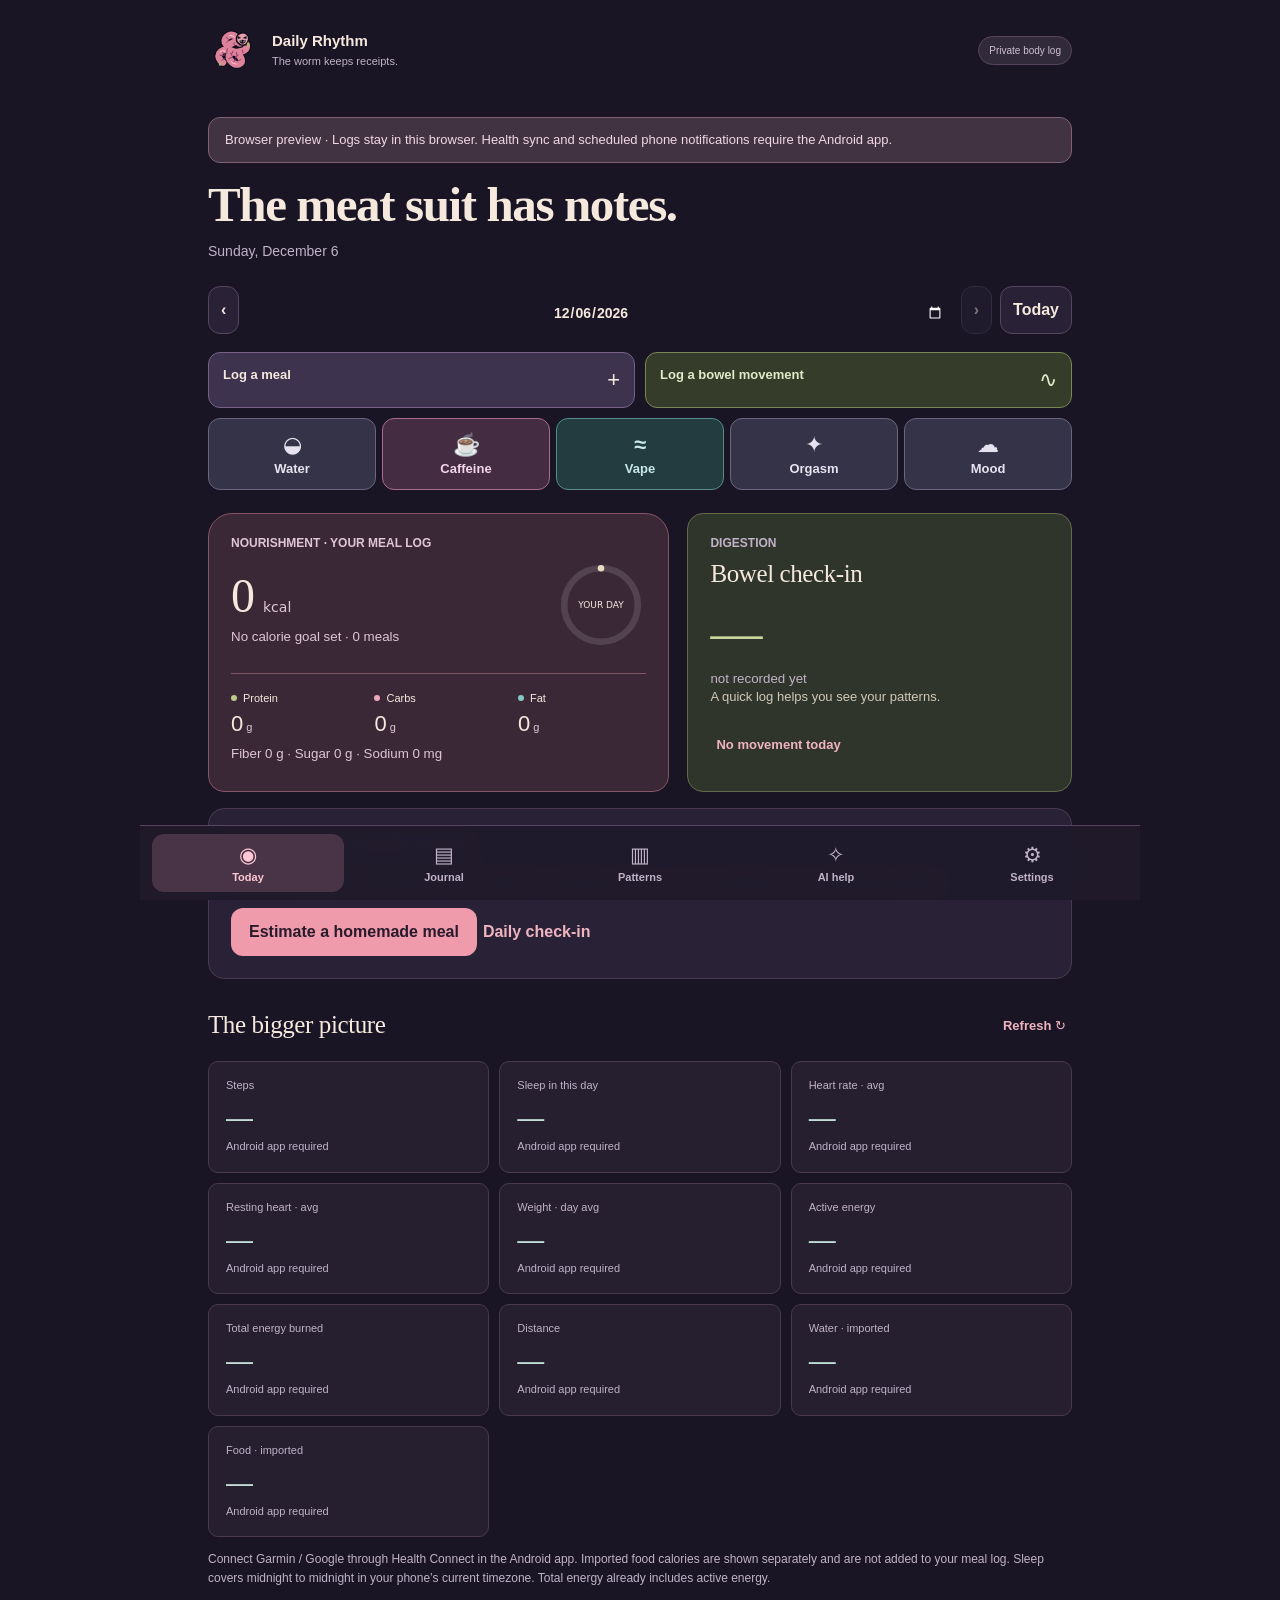
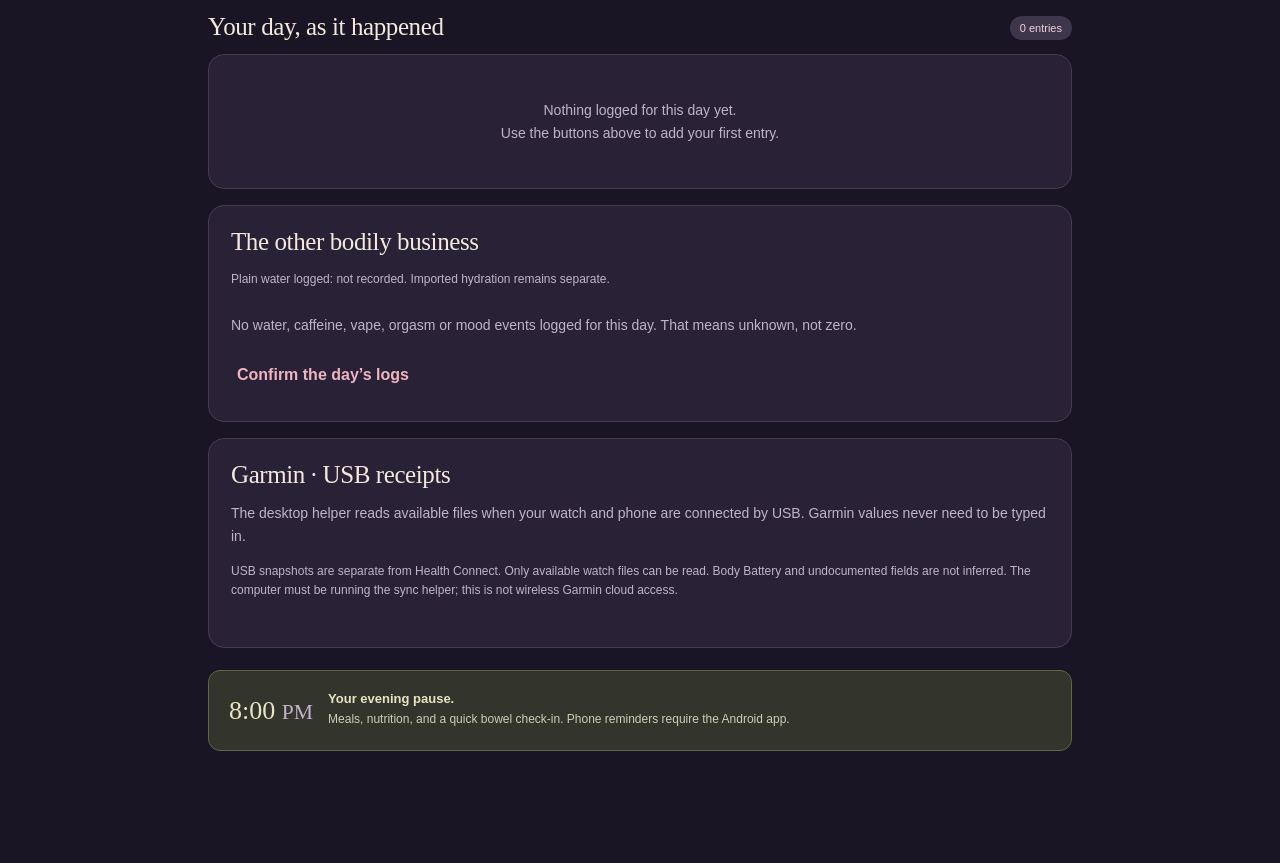
==== app/src/main/assets/index.html @ 11d1aef8 "Snapshot verified version 0.5 before additive storage migration" ====
<!doctype html>
<html lang="en"><head><meta charset="utf-8"><meta name="viewport" content="width=device-width,initial-scale=1,viewport-fit=cover"><meta name="theme-color" content="#191525"><meta http-equiv="Content-Security-Policy" content="default-src 'none'; script-src 'self' 'unsafe-inline'; style-src 'self' 'unsafe-inline'; img-src 'self' data:; connect-src 'none'; base-uri 'none'; form-action 'none'"><title>Daily Rhythm</title><link rel="stylesheet" href="style.css"><link rel="stylesheet" href="theme.css"></head>
<body>
<div class="shell">
  <header><a class="brand" href="#" aria-label="Daily Rhythm home"><span class="mark" aria-hidden="true"><svg xmlns="http://www.w3.org/2000/svg" viewBox="0 0 108 108"><rect width="108" height="108" rx="24" fill="#191525"/><path d="M31 79 C14 68 24 49 44 53 C64 57 78 77 65 82 C53 86 41 72 44 63 C46 54 77 61 80 48 C84 34 60 32 47 40 C34 48 30 29 43 23 C55 18 66 31 66 39" fill="none" stroke="#110C1B" stroke-width="19" stroke-linecap="round" stroke-linejoin="round"/><path d="M31 79 C14 68 24 49 44 53 C64 57 78 77 65 82 C53 86 41 72 44 63 C46 54 77 61 80 48 C84 34 60 32 47 40 C34 48 30 29 43 23 C55 18 66 31 66 39" fill="none" stroke="#DD829B" stroke-width="14" stroke-linecap="round" stroke-linejoin="round"/><path d="M29 74 L36 70 M25 64 L34 64 M29 56 L34 62 M40 50 L39 58 M52 55 L49 62 M63 63 L57 69 M68 73 L61 76 M54 77 L58 71 M43 71 L50 68 M47 59 L50 65 M59 58 L60 65 M71 53 L73 59 M75 43 L83 43 M65 37 L65 44 M54 38 L55 44 M39 37 L43 32 M38 26 L43 31" fill="none" stroke="#8F3B64" stroke-width="2" stroke-linecap="round" stroke-linejoin="round"/><path d="M65 40 C56 36 58 22 66 19 C79 13 89 25 82 37 C79 44 69 45 65 40 Z" fill="#E5A0AB" stroke="#110C1B" stroke-width="3" stroke-linecap="round" stroke-linejoin="round"/><path d="M62 24 L69 28 L62 30 Z M80 24 L72 28 L80 30 Z" fill="#110C1B" stroke="none" stroke-width="0" stroke-linecap="round" stroke-linejoin="round"/><path d="M65 34 Q72 29 79 34 Q75 43 67 38 Z" fill="#110C1B" stroke="none" stroke-width="0" stroke-linecap="round" stroke-linejoin="round"/><path d="M67 33 L70 33 L69 37 Z M74 33 L77 34 L74 38 Z" fill="#F3E6D4" stroke="none" stroke-width="0" stroke-linecap="round" stroke-linejoin="round"/><path d="M82 37 Q89 40 84 47 Q79 47 82 37 Z M25 77 Q20 84 25 86 Q31 84 25 77 Z" fill="#A9BC72" stroke="none" stroke-width="0" stroke-linecap="round" stroke-linejoin="round"/><path d="M45 23 Q50 21 55 26 M25 57 Q30 53 35 55 M48 77 Q52 83 58 82" fill="none" stroke="#FFD0C9" stroke-width="2" stroke-linecap="round" stroke-linejoin="round"/></svg></span><span>Daily Rhythm<small>The worm keeps receipts.</small></span></a><span class="local-badge">Private body log</span></header>
  <div id="preview" class="preview" hidden>Browser preview · Logs stay in this browser. Health sync and scheduled phone notifications require the Android app.</div>
  <main id="main"></main>
  <nav aria-label="Main navigation"><button data-tab="today" class="selected"><span>◉</span>Today</button><button data-tab="journal"><span>▤</span>Journal</button><button data-tab="trends"><span>▥</span>Patterns</button><button data-tab="assist"><span>✧</span>AI help</button><button data-tab="settings"><span>⚙</span>Settings</button></nav>
</div>
<dialog id="editor" aria-labelledby="editor-title"><div class="dialog-head"><h2 id="editor-title"></h2><button id="close-dialog" aria-label="Close entry form" class="icon-button">×</button></div><div id="editor-body"></div></dialog>
<dialog id="confirm-dialog" aria-labelledby="confirm-title"><h2 id="confirm-title">Please confirm</h2><p id="confirm-text"></p><div class="actions"><button id="confirm-cancel" class="secondary">Cancel</button><button id="confirm-ok">Continue</button></div></dialog>
<dialog id="ai-dialog" aria-labelledby="ai-title"><div class="dialog-head"><h2 id="ai-title"></h2><button id="ai-close" aria-label="Close AI helper" class="icon-button">×</button></div><div id="ai-body"></div></dialog>
<div id="toast" role="status" aria-live="polite" hidden></div><input type="file" id="import-input" accept=".json,application/json" hidden>
<script src="body-core.js"></script><script src="ai-core.js"></script><script src="core.js"></script><script src="app.js"></script><script src="assist.js"></script><script src="body.js"></script><script src="garmin.js"></script>
</body></html>
---- app/src/main/assets/style.css ----
:root{--paper:#f7f6f1;--ink:#27352f;--muted:#6a726c;--green:#425449;--sage:#dce4d7;--cream:#f1e9d6;--orange:#b86842;--line:#e1e4db;--white:#fff;--red:#a63e37;font-family:system-ui,-apple-system,BlinkMacSystemFont,'Segoe UI',sans-serif;color:var(--ink);background:var(--paper);font-synthesis:none}
*{box-sizing:border-box}body{margin:0}button,input,select,textarea{font:inherit}button,a,input,select,textarea{-webkit-tap-highlight-color:transparent}button{border:0;cursor:pointer;background:var(--green);color:white;border-radius:14px;padding:13px 18px;min-height:46px;font-weight:600}button:disabled{opacity:.45;cursor:default}button:focus-visible,a:focus-visible,input:focus-visible,select:focus-visible,textarea:focus-visible{outline:3px solid var(--orange);outline-offset:3px}.secondary{background:var(--sage);color:var(--ink)}.ghost{background:transparent;color:var(--green);padding:10px 6px}.danger{background:#f7e5e0;color:var(--red)}.full{width:100%}.small{font-size:13px}.muted,small{color:var(--muted)}.shell{max-width:1000px;margin:auto;padding:0 28px 116px}header{display:flex;justify-content:space-between;align-items:center;padding:30px 0 24px;border-bottom:1px solid var(--line);gap:10px}.brand{display:flex;align-items:center;gap:12px;text-decoration:none;color:var(--ink);font-size:12px;font-weight:700;letter-spacing:1.5px}.brand small{display:block;font-size:11px;font-weight:400;letter-spacing:0;margin-top:5px}.mark{display:grid;place-items:center;font-family:Georgia,serif;background:var(--green);color:var(--cream);font-size:40px;width:47px;height:47px;border-radius:16px}.local-badge{font-size:11px;color:var(--green);background:#e9ede3;padding:8px 10px;border-radius:30px;white-space:nowrap}.preview{font-size:12px;line-height:1.5;background:var(--cream);padding:12px 16px;margin-top:16px;border-radius:12px}h1,h2,h3,p{margin-top:0}h1{font:normal clamp(34px,5vw,46px)/1.1 Georgia,serif;letter-spacing:-1.4px;margin-bottom:12px}h2{font:normal 25px/1.2 Georgia,serif;letter-spacing:-.4px;margin-bottom:12px}h3{font-size:15px;margin-bottom:10px}p{line-height:1.6}.eyebrow{text-transform:uppercase;font-size:10px;letter-spacing:1.8px;font-weight:700;color:var(--muted);margin-bottom:10px}.intro{padding:30px 0 20px}.intro p{font-size:14px;margin-bottom:0;color:var(--muted)}.date-bar{display:flex;align-items:center;gap:8px;margin-bottom:20px}.date-bar input{background:transparent;width:auto;min-width:0;flex:1;font-size:15px;font-weight:600;border:0;text-align:center;padding:9px}.date-bar button{background:var(--white);color:var(--ink);border:1px solid var(--line);padding:6px 14px}.grid{display:grid;grid-template-columns:1.2fr 1fr;gap:18px}.card{padding:24px;border-radius:22px;background:var(--white);border:1px solid var(--line);margin-bottom:18px;overflow:hidden}.nutrition{background:var(--green);color:#fff;border-color:var(--green);position:relative}.nutrition .eyebrow,.nutrition small{color:#d5dfd2}.calorie-line{display:flex;align-items:center;justify-content:space-between;gap:14px}.calorie-value{font:normal 55px Georgia,serif;letter-spacing:-2px;line-height:1.05;margin:6px 0}.unit{font:normal 14px system-ui;letter-spacing:0;color:#d5dfd2}.ring{width:105px;height:105px;flex-shrink:0}.ring text{fill:white;font:11px system-ui}.macros{display:grid;grid-template-columns:repeat(3,1fr);gap:15px;margin-top:23px;padding-top:18px;border-top:1px solid #ffffff24}.macros strong{display:block;font-size:20px;font-weight:500;margin:7px 0}.macros small{font-size:11px}.macro-label{font-size:11px;display:flex;gap:6px;align-items:center}.dot{height:6px;width:6px;display:inline-block;border-radius:50%;background:#d7cbae}.dot.carb{background:#d69c7c}.dot.fat{background:#aabdab}.two-actions{display:grid;grid-template-columns:1fr 1fr;gap:12px;margin-bottom:24px}.two-actions button{text-align:left;padding:18px;font-size:14px;background:var(--sage);color:var(--ink)}.two-actions button:last-child{background:var(--cream)}.two-actions span{float:right;font-size:22px;font-weight:400}.section-head{display:flex;justify-content:space-between;align-items:center;gap:10px;margin:22px 0 12px}.section-head h2{margin:0}.bowel-number{font:normal 52px Georgia,serif;letter-spacing:-1px;line-height:1;margin:18px 0 10px}.pill{font-size:11px;display:inline-block;background:var(--sage);color:var(--green);border-radius:20px;padding:6px 10px}.tag{font-size:11px;display:inline-block;color:var(--muted);background:var(--paper);border-radius:7px;padding:5px 8px;margin:3px 3px 0 0}.empty{padding:22px 6px;text-align:center;color:var(--muted);font-size:14px;line-height:1.6}.health-grid{display:grid;grid-template-columns:repeat(5,minmax(0,1fr));gap:10px}.metric{padding:16px 12px;background:var(--white);border:1px solid var(--line);border-radius:16px;overflow-wrap:anywhere}.metric strong{font-size:22px;font-weight:500;display:block;margin:12px 0 5px;letter-spacing:-.4px}.metric .label{font-size:11px;color:var(--muted)}.metric small{font-size:10px;display:block;line-height:1.4}.health-note{font-size:11px;color:var(--muted);line-height:1.5;margin:13px 0 25px}.timeline{margin-top:8px}.entry{display:flex;align-items:flex-start;gap:13px;border-bottom:1px solid var(--line);padding:17px 0}.entry:last-child{border-bottom:0}.entry-time{width:57px;flex-shrink:0;font-size:11px;color:var(--muted);padding-top:4px}.entry-icon{width:34px;height:34px;border-radius:11px;background:var(--sage);display:grid;place-items:center;flex-shrink:0;font-size:17px}.entry-icon.bowel{background:var(--cream)}.entry-main{flex:1;min-width:0}.entry-main strong{font-size:14px;overflow-wrap:anywhere}.entry-main p{font-size:12px;color:var(--muted);margin:5px 0;overflow-wrap:anywhere}.entry-controls{display:flex;gap:10px;flex-wrap:wrap;margin-top:6px}.entry-controls button{font-size:11px;min-height:30px;padding:4px 0;background:transparent;color:var(--green)}.entry-controls .delete{color:var(--red)}.callout{padding:18px 20px;border-radius:16px;background:var(--cream);display:flex;gap:15px;align-items:center;margin-top:22px}.callout p{font-size:12px;margin:3px 0;color:var(--muted)}.callout strong{font-size:13px}.callout .clock{font:26px Georgia;white-space:nowrap}.setting-row{display:flex;justify-content:space-between;align-items:center;gap:18px;border-bottom:1px solid var(--line);padding:18px 0}.setting-row:last-child{border:0}.setting-row p{font-size:12px;color:var(--muted);margin:5px 0 0}.setting-row strong{font-size:14px}.setting-row button{flex-shrink:0}.setting-row input[type=checkbox]{width:24px;height:24px;accent-color:var(--green)}.settings-buttons{display:flex;gap:8px;flex-wrap:wrap}.setting-copy{font-size:13px;color:var(--muted);line-height:1.65}.bar-chart{display:flex;align-items:flex-end;gap:10px;height:170px;padding-top:15px;border-bottom:1px solid var(--line)}.bar-col{flex:1;min-width:0;text-align:center;display:flex;flex-direction:column;justify-content:flex-end;align-items:center;height:100%}.bar{background:var(--green);width:70%;min-height:2px;border-radius:6px 6px 0 0}.bar-col small{font-size:10px;margin-bottom:5px}.day-labels{display:flex;gap:10px;margin-top:8px}.day-labels span{flex:1;text-align:center;font-size:10px;color:var(--muted)}.distribution{display:grid;grid-template-columns:repeat(7,1fr);gap:6px;margin-top:18px}.distribution div{text-align:center;border-radius:12px;background:var(--paper);padding:12px 4px}.distribution strong{display:block;font-size:22px;margin:7px 0}.distribution small{font-size:10px}.table-wrap{overflow:auto}table{width:100%;border-collapse:collapse;text-align:left;font-size:12px}td,th{padding:13px 8px;border-bottom:1px solid var(--line);white-space:nowrap}th{font-size:10px;color:var(--muted)}nav{position:fixed;bottom:0;left:50%;transform:translateX(-50%);width:min(100%,1000px);padding:12px 20px calc(12px + env(safe-area-inset-bottom));display:flex;gap:5px;border-top:1px solid var(--line);background:#f7f6f1f5;backdrop-filter:blur(12px);z-index:5}nav button{flex:1;background:transparent;color:var(--muted);font-weight:500;font-size:11px;padding:7px 4px;border-radius:12px}nav button span{font-size:20px;display:block;margin-bottom:4px}nav .selected{color:var(--green);background:#e7ecdf}dialog{border:0;border-radius:23px;max-width:560px;width:calc(100% - 28px);max-height:90dvh;background:var(--paper);color:var(--ink);padding:24px;box-shadow:0 20px 80px #13231950}dialog::backdrop{background:#1b2a2360;backdrop-filter:blur(3px)}.dialog-head{display:flex;align-items:center;justify-content:space-between;margin-bottom:18px}.dialog-head h2{margin:0}.icon-button{font-size:25px;padding:4px 12px;background:transparent;color:var(--ink)}label{display:block;font-size:12px;font-weight:600;margin-bottom:15px}input,select,textarea{width:100%;margin-top:7px;border:1px solid #cfd6cd;border-radius:10px;padding:12px;background:#fff;color:var(--ink);min-height:46px;font-size:16px}textarea{min-height:80px;resize:vertical}.form-grid{display:grid;grid-template-columns:1fr 1fr;gap:0 14px}.form-grid.three{grid-template-columns:repeat(3,1fr)}.form-note{font-size:12px;line-height:1.5;color:var(--muted);margin:0 0 18px}.actions{display:flex;gap:10px;margin-top:20px}.actions button{flex:1}.bristol-list{display:grid;gap:7px;margin-bottom:18px}.bristol-option{display:flex;align-items:center;gap:12px;padding:12px;border:1px solid var(--line);border-radius:12px;background:var(--white);margin:0;font-size:12px;cursor:pointer;font-weight:400}.bristol-option:has(input:checked){border-color:var(--green);background:var(--sage)}.bristol-option input{width:18px;height:18px;min-height:0;margin:0;accent-color:var(--green)}.bristol-option b{border-radius:9px;background:var(--paper);padding:6px 10px}.form-error{color:var(--red);font-size:13px;line-height:1.5;min-height:0;margin:0 0 12px}#toast{position:fixed;bottom:105px;left:50%;transform:translateX(-50%);max-width:90%;width:max-content;background:var(--ink);color:white;border-radius:14px;padding:14px 20px;z-index:30;font-size:13px;box-shadow:0 5px 20px #0002}dialog #form-toast{color:var(--red)}.note-row{font-size:12px;line-height:1.6;margin:10px 0}.fraction{color:var(--muted);font-size:11px}
@media(max-width:650px){.shell{padding:0 18px 108px}header{padding:21px 0 18px}.local-badge{font-size:10px;padding:7px 9px}.intro{padding:25px 0 19px}.grid{grid-template-columns:1fr;gap:0}.card{padding:21px;margin-bottom:14px}.health-grid{grid-template-columns:repeat(2,minmax(0,1fr))}.metric{padding:15px 16px}.metric strong{font-size:25px}.calorie-value{font-size:56px}.grid .bowel-card{display:flex;align-items:center;justify-content:space-between;gap:18px}.bowel-number{margin:6px 0}.bowel-card h2{font-size:21px}.bowel-side{text-align:right;max-width:52%}.bowel-side p{font-size:12px;margin:8px 0}.two-actions{gap:10px;margin-top:4px}.two-actions button{font-size:13px;padding:17px 14px}.section-head{margin-top:22px}.setting-row{gap:12px}.setting-row button{font-size:12px;padding:11px}.form-grid.three{gap:0 10px}dialog{padding:20px}.entry{gap:10px}.entry-time{width:51px}.brand{font-size:11px}.brand small{font-size:10px}.health-note{font-size:11px}.intro h1{font-size:37px}}
@media(prefers-reduced-motion:no-preference){button{transition:background .15s}dialog[open]{animation:appear .16s ease-out}@keyframes appear{from{opacity:0;transform:translateY(10px)}to{opacity:1;transform:translateY(0)}}}
---- app/src/main/assets/theme.css ----
/* Daily Rhythm / the nocturnal worm's field notebook. */
:root{--paper:#191525;--ink:#f4e9dc;--muted:#c0b3c8;--green:#ef9bab;--sage:#413149;--cream:#3a3030;--orange:#88ccc5;--line:#57445f;--white:#292237;--red:#ffaaa4;color-scheme:dark;font-family:'Segoe UI',Roboto,sans-serif}
body{background:var(--paper)}
button{background:#ef9bab;color:#281b2b;border-radius:12px;font-weight:700;min-height:48px}
button:hover{filter:brightness(1.08)}.secondary{background:#413149;color:#f4e9dc}.ghost{color:#efb4c0}.danger{background:#513239;color:#ffb8b0}
.shell{max-width:920px;padding-bottom:112px}header{padding:18px 0;border:0;align-items:center}
.brand{letter-spacing:0;font-size:15px;font-weight:800}.brand small{font-size:11px;color:#c0b3c8;letter-spacing:0;max-width:180px;line-height:1.4}
.mark{background:transparent;width:52px;height:65px;border-radius:0}.mark svg{width:52px;height:65px;overflow:visible}
.local-badge{background:#302a3a;color:#cfc0d5;font-size:10px;border:1px solid #57445f;max-width:95px;white-space:normal;text-align:center}
.intro{padding:16px 0 20px;max-width:680px}.intro h1,h1{font-family:Georgia,'Times New Roman',serif;font-weight:700;font-size:clamp(34px,6vw,49px);letter-spacing:-1.4px;line-height:1.08;margin-bottom:10px}
.intro p{color:#c0b3c8;font-size:14px;line-height:1.55}
h2{font-family:Georgia,serif;font-size:25px;line-height:1.15;color:var(--ink)}h3{font-size:15px}
.eyebrow{text-transform:none;letter-spacing:0;font-size:12px;font-weight:600;color:#c0b3c8}
.date-bar{margin-bottom:16px}.date-bar input{color:#f4e9dc;font-size:14px}.date-bar button{background:#292237;border-color:#57445f;color:#f4e9dc;padding:6px 12px}
.card{border-radius:16px;background:#292237;border:1px solid #493950;margin-bottom:16px;padding:22px}
.nutrition{background:#3a2837;border-color:#865467;color:#f4e9dc;border-radius:24px 24px 16px 16px}
.nutrition small,.nutrition .eyebrow,.unit{color:#dfc6d3}.calorie-value{font-family:Georgia,serif;font-size:48px}.ring{width:90px;height:90px}.ring text{fill:#f4e9dc}
.macros{border-color:#825566}.macros strong{font-size:22px}.dot{background:#bcca8c}.dot.carb{background:#eda7bb}.dot.fat{background:#87c6c1}
.bowel-card{background:#30352b;border-color:#646949}.bowel-number{color:#cad69b}.bowel-side p{color:#d0c9b8}
.two-actions{gap:10px;margin:0 0 10px}.two-actions button{background:#3d334e;color:#f4e9dc;border:1px solid #746185;padding:14px;font-size:13px}.two-actions button:last-child{background:#363c2a;border-color:#798755;color:#e2eacb}
.body-actions{display:grid;grid-template-columns:repeat(5,1fr);gap:6px;margin:0 0 23px}.body-actions button{padding:13px 6px;background:#353347;border:1px solid #6b657d;color:#e6e2ef;font-size:13px}.body-actions span{font-size:22px;display:block;margin-bottom:3px}.body-actions button:nth-child(2){background:#442d43;border-color:#aa698e;color:#f4d5e9}.body-actions button:nth-child(3){background:#233c3f;border-color:#578b8e;color:#c8e8e8}
.pill{background:#3e364a;color:#f4d1dd}.tag{background:#393044;color:#e7d6ee}
.health-grid{grid-template-columns:repeat(3,minmax(0,1fr));gap:10px}.metric{background:#251f30;border-color:#493950;border-radius:10px;padding:17px}.metric strong{color:#c2ddd8;font-size:27px}.metric small,.metric .label{color:#c0b3c8}.metric small{font-size:11px}
.setting-copy,.form-note{font-size:14px;line-height:1.65}.health-note{font-size:12px;line-height:1.6;color:#c0b3c8}.setting-row{gap:12px}.setting-row button{font-size:12px}
.entry-icon{background:#413149;color:#edc6d4}.entry-icon.bowel{background:#3f4931;color:#d6dfa6}.entry-main p{font-size:13px}.entry-time{font-size:12px}.entry-controls button{font-size:12px;min-height:40px}
.callout{background:#33342b;border:1px solid #626443;color:#e7e5c3;border-radius:12px}.callout p{color:#cecdb7}
input,select,textarea{background:#201b2b;border:1px solid #79637e;color:#f4e9dc;border-radius:10px;font-size:16px}input::placeholder,textarea::placeholder{color:#a89aad;opacity:1}label{font-size:13px;line-height:1.4}input[type=checkbox],input[type=radio]{accent-color:#ed9eb6}
.check-label{display:flex;gap:11px;align-items:flex-start;font-weight:500;margin:18px 0;line-height:1.5}.check-label input{width:23px;height:23px;min-height:23px;margin:0;flex-shrink:0}
nav{background:#201b2bf5;border-color:#57445f;padding:8px 12px calc(8px + env(safe-area-inset-bottom));gap:4px}nav button{padding:9px 2px;font-size:11px;min-width:0;color:#c0b3c8;font-weight:600}nav button span{font-size:21px}nav .selected{background:#493447;color:#ffc7d4}
dialog{background:#292237;color:#f4e9dc;border:1px solid #806789;padding:22px;border-radius:18px;max-height:88dvh}dialog::backdrop{background:#100b19c9;backdrop-filter:blur(3px)}.dialog-head{align-items:flex-start}.dialog-head h2{padding-top:4px}.icon-button{color:#f4e9dc;min-width:44px}
.preview{background:#413342;color:#f2d7e6;border:1px solid #826178;font-size:13px}.form-error{color:#ffb5ae;font-size:14px}
details{margin:16px 0;padding:12px 0;border-top:1px solid #57445f}summary{cursor:pointer;color:#efb4c0;line-height:1.45;padding:5px 0;font-weight:600}details .form-grid{margin-top:16px}.ai-review-text{white-space:pre-wrap;overflow-wrap:anywhere}.review-coverage{display:grid;grid-template-columns:1fr 1fr;gap:10px;margin:15px 0}.review-coverage span{background:#201b2b;border:1px solid #57445f;padding:14px;border-radius:10px;font-size:12px;color:#c0b3c8}.review-coverage strong{display:block;font-size:30px;color:#f4e9dc;font-family:Georgia,serif}
.bar{background:#ee9eb7}.bar-chart{border-color:#6d5678}.distribution div{background:#211b2c}.distribution strong{color:#c4d493}.bristol-option{background:#211b2c;border-color:#6a5377}.bristol-option:has(input:checked){background:#493744;border-color:#ee9eb7}.bristol-option b{background:#393045}
#toast{background:#f4e9dc;color:#291f2d;border:1px solid #fff3e8;bottom:100px;font-size:13px}
@media(max-width:650px){.shell{padding-left:16px;padding-right:16px}.intro h1{font-size:37px}.intro{padding-top:14px}header{padding:14px 0 6px}.card{padding:19px}.health-grid{grid-template-columns:repeat(2,minmax(0,1fr))}.grid .bowel-card{gap:12px}.bowel-card h2{font-size:23px}.setting-row{flex-wrap:wrap}.setting-row>div:first-child{flex:1;min-width:145px}.brand{font-size:14px}.brand small{font-size:10px}.calorie-value{font-size:48px}.macros{gap:8px}}
@media(prefers-reduced-motion:reduce){*{animation:none!important;transition:none!important;scroll-behavior:auto!important}}
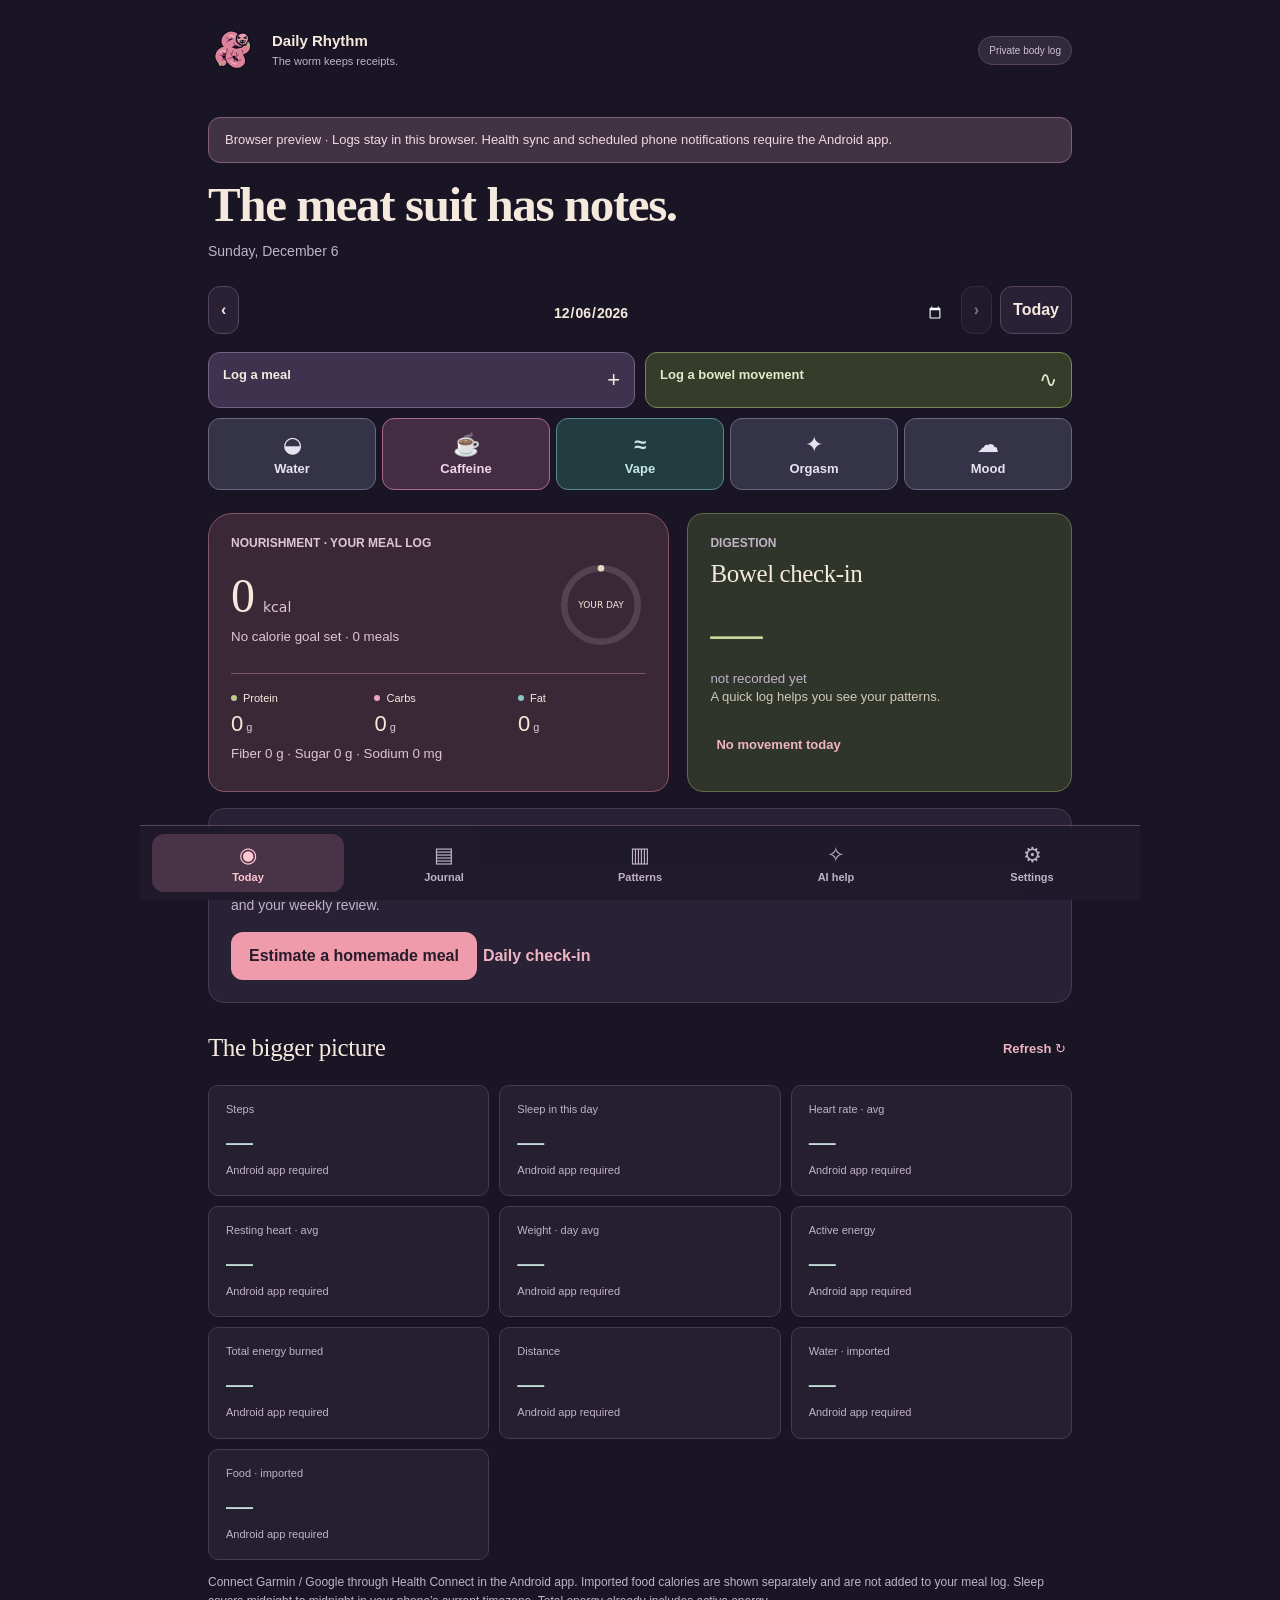
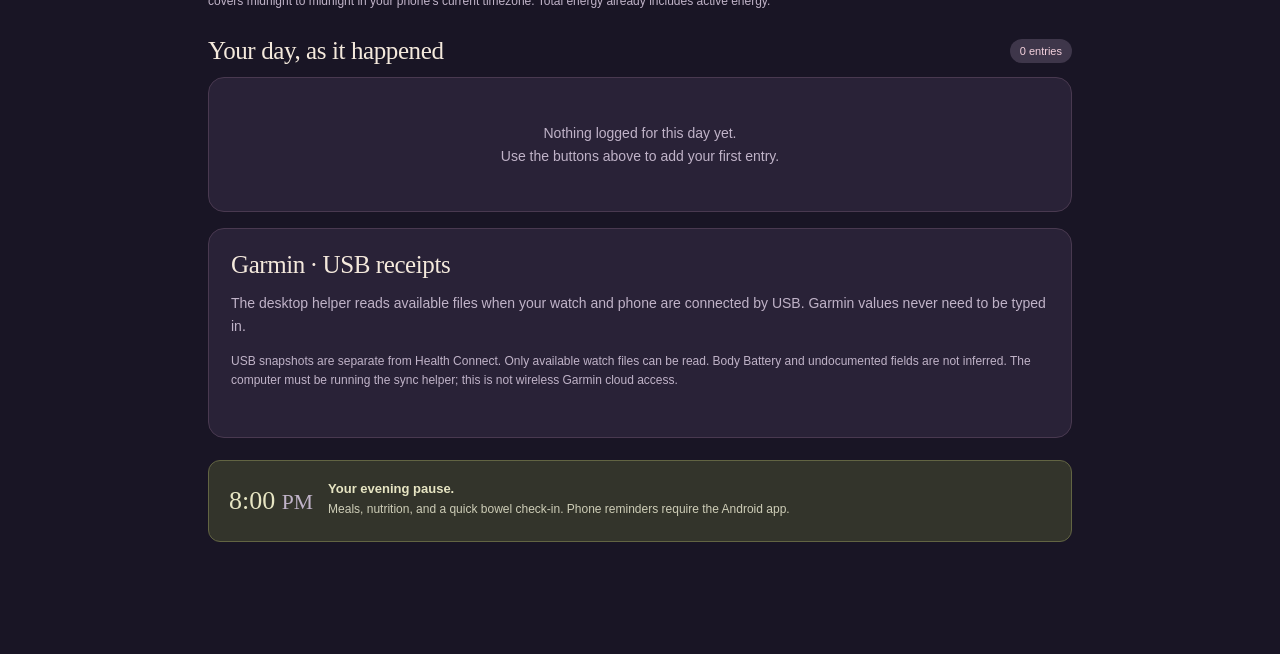
==== commit 970f2aa1: "Improve corrected AI imports, automatic nutrition, reminders and unified journal" ====
--- a/app/src/main/assets/index.html
+++ b/app/src/main/assets/index.html
@@ -11,5 +11,5 @@
 <dialog id="confirm-dialog" aria-labelledby="confirm-title"><h2 id="confirm-title">Please confirm</h2><p id="confirm-text"></p><div class="actions"><button id="confirm-cancel" class="secondary">Cancel</button><button id="confirm-ok">Continue</button></div></dialog>
 <dialog id="ai-dialog" aria-labelledby="ai-title"><div class="dialog-head"><h2 id="ai-title"></h2><button id="ai-close" aria-label="Close AI helper" class="icon-button">×</button></div><div id="ai-body"></div></dialog>
 <div id="toast" role="status" aria-live="polite" hidden></div><input type="file" id="import-input" accept=".json,application/json" hidden>
-<script src="body-core.js"></script><script src="ai-core.js"></script><script src="core.js"></script><script src="app.js"></script><script src="assist.js"></script><script src="body.js"></script><script src="garmin.js"></script>
+<script src="body-core.js"></script><script src="ai-core.js"></script><script src="core.js"></script><script src="app.js"></script><script src="nutrition.js"></script><script src="assist.js"></script><script src="body.js"></script><script src="garmin.js"></script>
 </body></html>
